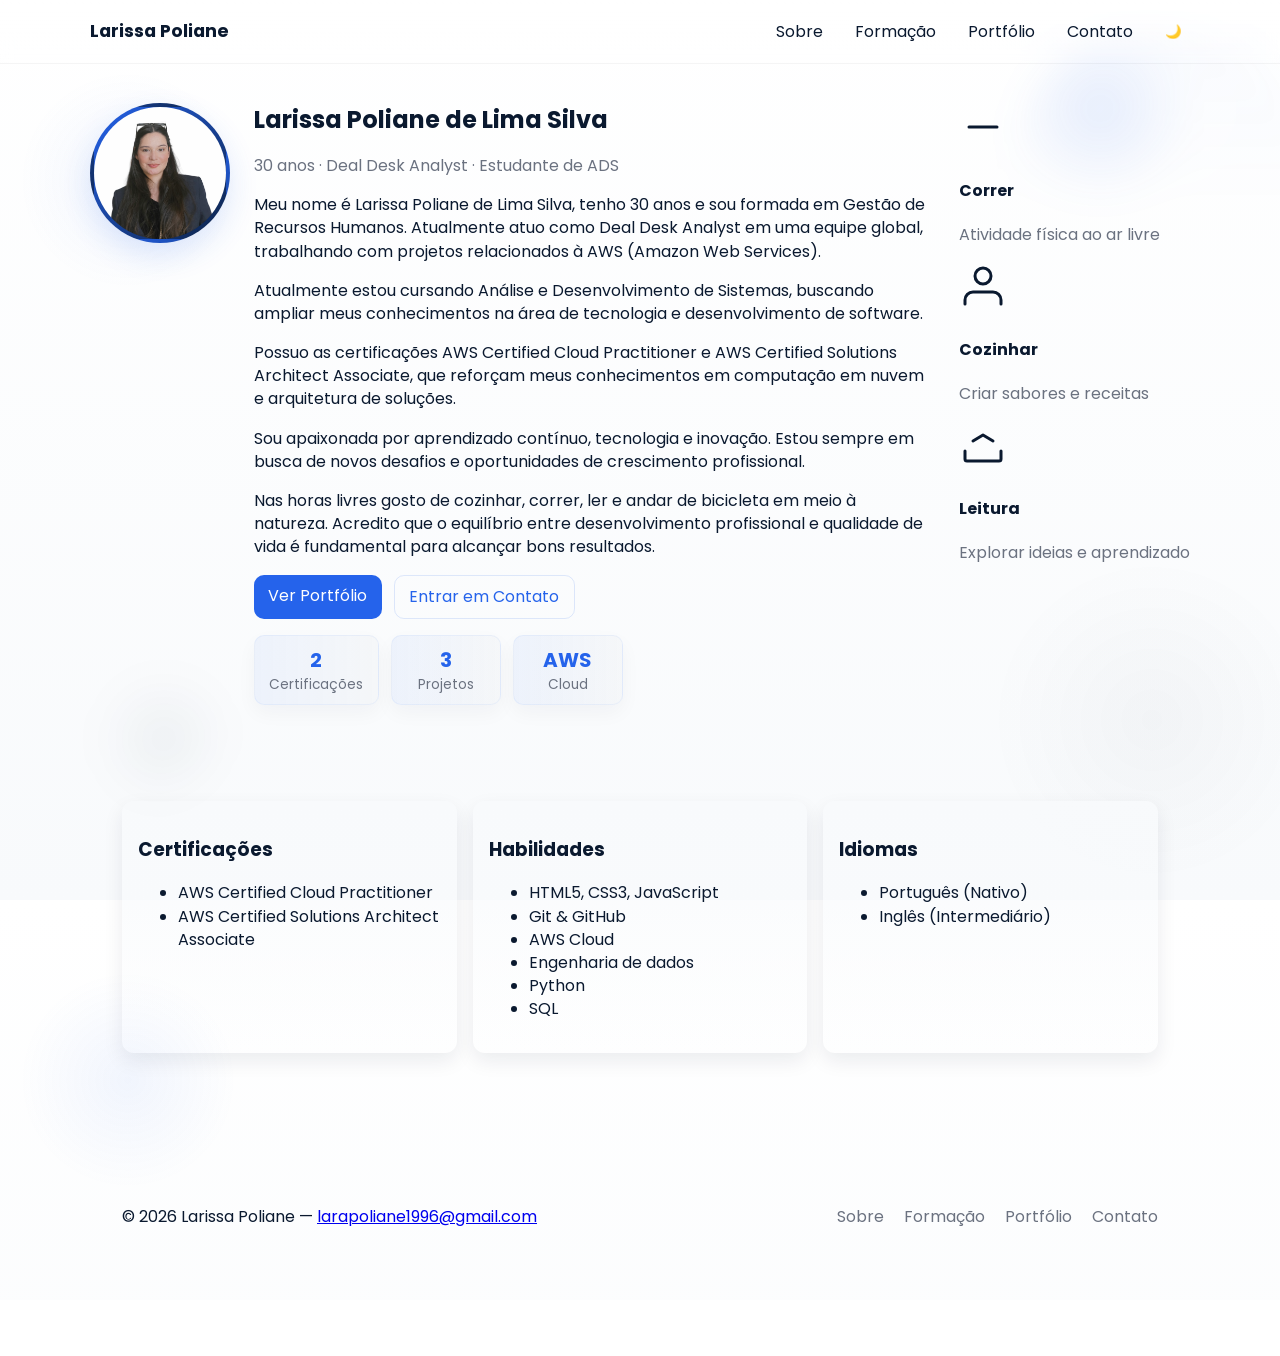
==== index.html @ 49920de1 "codigos atualizados" ====
<!doctype html>
<html lang="pt-BR">
<head>
  <!-- Página de redirecionamento para sobre.html -->
  <meta charset="utf-8">
  <meta name="viewport" content="width=device-width,initial-scale=1">
  <title>Larissa Poliane - Portfólio</title>
  <!-- Redireciona automaticamente para a página sobre.html -->
  <meta http-equiv="refresh" content="0; url=/sobre.html">
  <link href="https://fonts.googleapis.com/css2?family=Inter:wght@300;400;500;600;700&family=Poppins:wght@300;400;500;600;700&display=swap" rel="stylesheet">
  <link rel="canonical" href="/sobre.html">
</head>
<body>
  <p>Redirecionando para <a href="/sobre.html">Sobre</a>...</p>
</body>
</html>
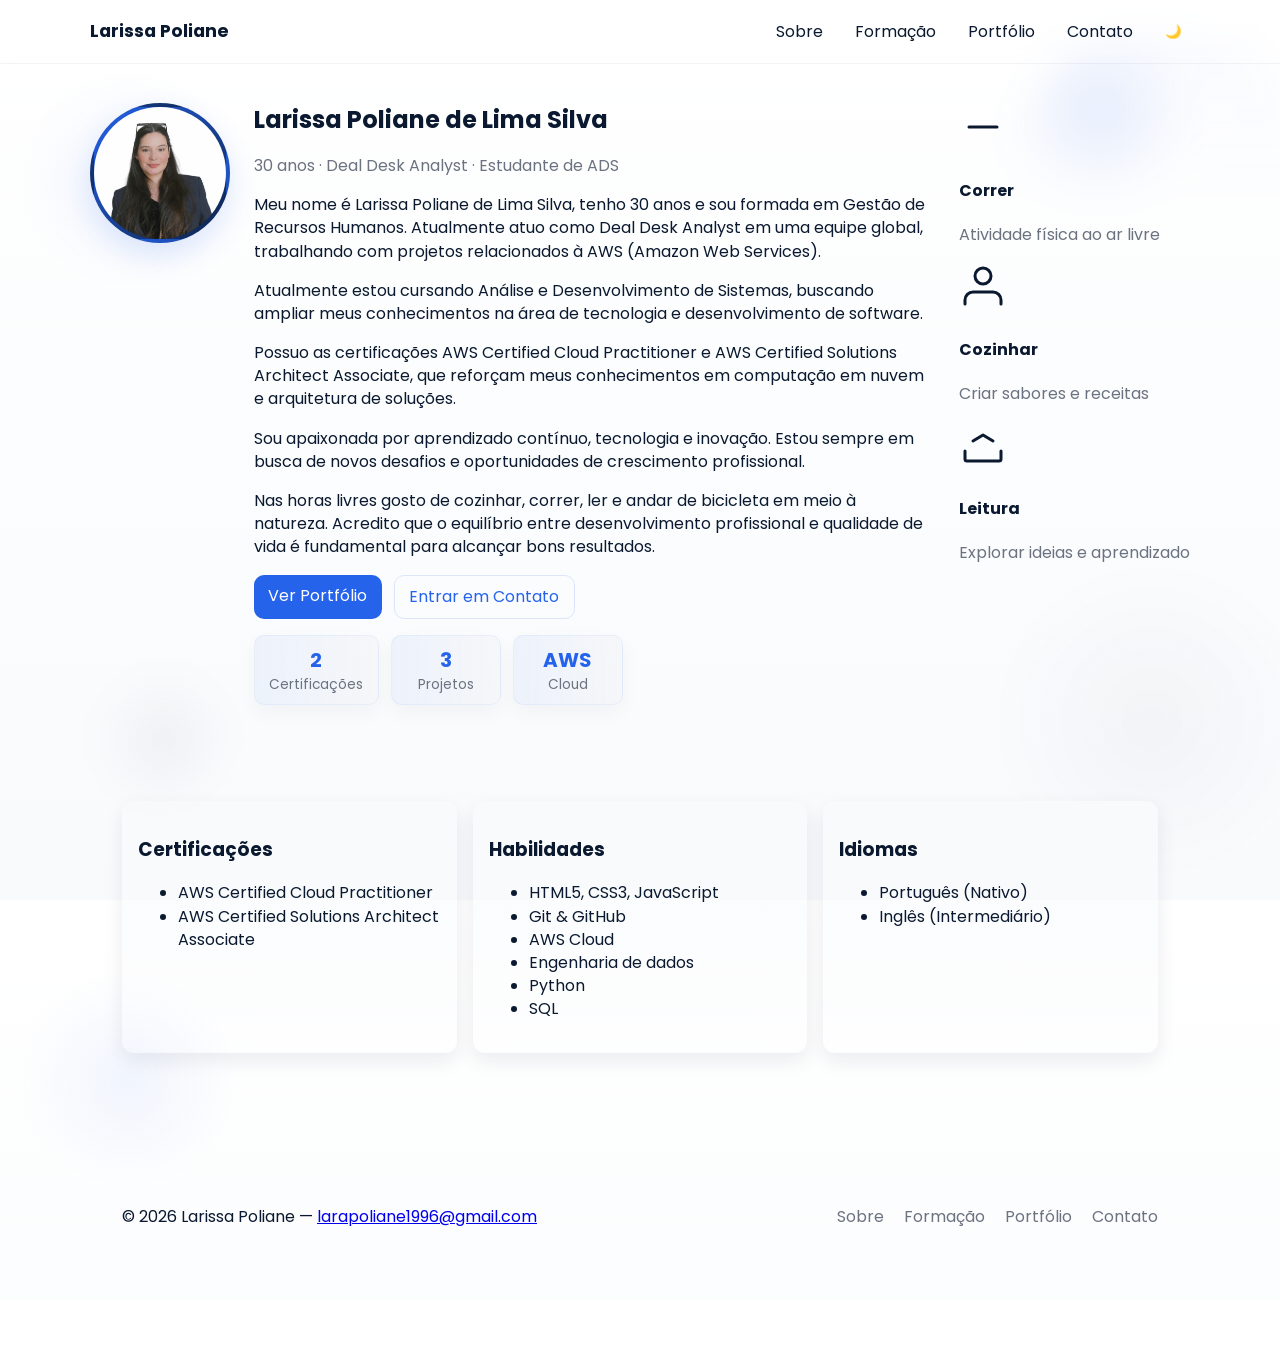
==== commit 79abefba: "Ajusta site para GitHub Pages" ====
--- a/index.html
+++ b/index.html
@@ -6,11 +6,11 @@
   <meta name="viewport" content="width=device-width,initial-scale=1">
   <title>Larissa Poliane - Portfólio</title>
   <!-- Redireciona automaticamente para a página sobre.html -->
-  <meta http-equiv="refresh" content="0; url=/sobre.html">
+  <meta http-equiv="refresh" content="0; url=sobre.html">
   <link href="https://fonts.googleapis.com/css2?family=Inter:wght@300;400;500;600;700&family=Poppins:wght@300;400;500;600;700&display=swap" rel="stylesheet">
-  <link rel="canonical" href="/sobre.html">
+  <link rel="canonical" href="sobre.html">
 </head>
 <body>
-  <p>Redirecionando para <a href="/sobre.html">Sobre</a>...</p>
+  <p>Redirecionando para <a href="sobre.html">Sobre</a>...</p>
 </body>
 </html>
